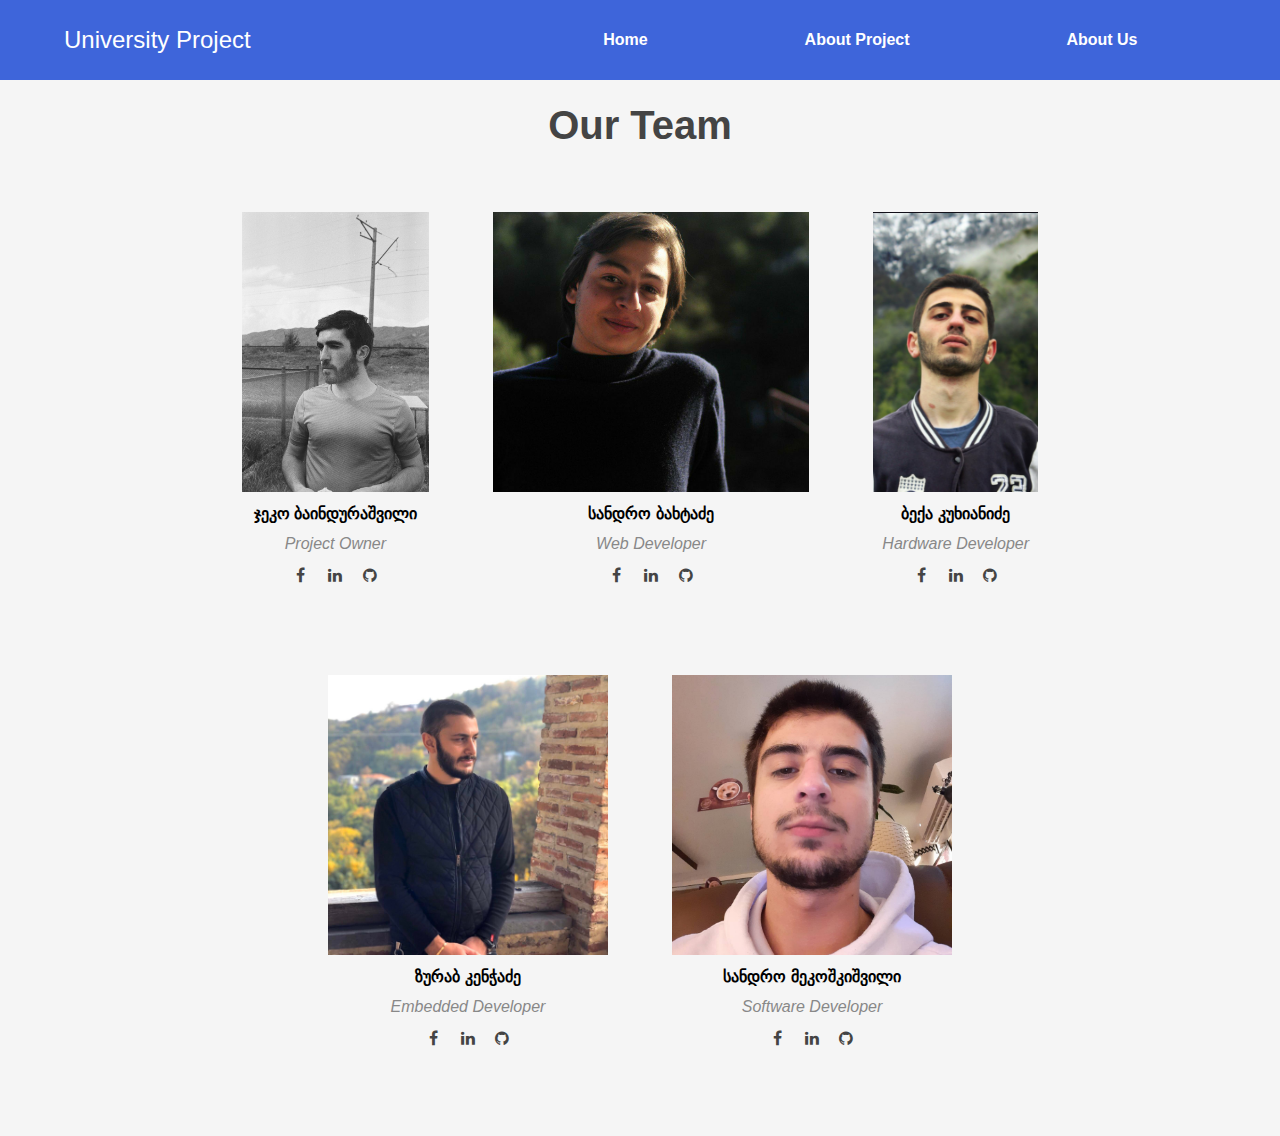
==== aboutus.html @ b4ddf361 "first commit" ====
<!DOCTYPE html>
<html lang="en">
<head>
    <meta charset="UTF-8">
    <meta name="viewport" content="width=device-width, initial-scale=1.0">
    <link rel="stylesheet" href="css/aboutus.css">
    <link rel="stylesheet" href="css/navbar.css">
    <link rel="stylesheet" href="https://stackpath.bootstrapcdn.com/font-awesome/4.7.0/css/font-awesome.min.css">
    <link rel="shortcut icon" href="images/favicon.ico" type="image/x-icon">
    <title>About Us</title>
    <style>
    </style>
</head>
<body>
    <nav>
        <input id="nav-toggle" type="checkbox">
        <div class="logo">University Project</div>
        <ul class="links">
            <li><a href="index.html">Home</a></li>
            <li><a href="about.html">About Project</a></li>
            <li><a href="aboutus.html">About Us</a></li>
        </ul>
        <label for="nav-toggle" class="icon-burger">
            <div class="line"></div>
            <div class="line"></div>
            <div class="line"></div>
        </label>
    </nav>
    <div class="maintext">
        <!-- <p style="font-size: 50px;">Hello World</p> -->
        <!-- <img src="https://picsum.photos/id/559/1000/1000" alt="">
        <img src="https://picsum.photos/id/558/1000/1000" alt=""> -->
    </div>
    <div class="container">
        <div class="header">
            <h1>Our Team</h1>
        </div>
        <div class="sub-container">
            <div class="teams">
                <img src="images/jeko.jpg" alt="">
                <div class="name">ჯეკო ბაინდურაშვილი</div>
                <div class="desig">Project Owner</div>
                <div class="social-links">
                    <a href="https://www.facebook.com/JeKoXManager" target="_blank"><i class="fa fa-facebook"></i></a>
                    <a href="#"><i class="fa fa-linkedin"></i></a>
                    <a href="#"><i class="fa fa-github"></i></a>
                </div>
            </div>
            <div class="teams">
                <img src="images/sandro.jpg" alt="">
                <div class="name">სანდრო ბახტაძე</div>
                <div class="desig">Web Developer</div>
                <div class="social-links">
                    <a href="https://www.facebook.com/Baxtoooo/" target="_blank"><i class="fa fa-facebook"></i></a>
                    <a href="#"><i class="fa fa-linkedin"></i></a>
                    <a href="#"><i class="fa fa-github"></i></a>
                </div>
            </div>
            <div class="teams">
                <img src="images/beka2.png" alt="">
                <div class="name">ბექა კუხიანიძე</div>
                <div class="desig">Hardware Developer</div>
                <div class="social-links">
                    <a href="https://www.facebook.com/beqakuxianidze98" target="_blank"><i class="fa fa-facebook"></i></a>
                    <a href="#"><i class="fa fa-linkedin"></i></a>
                    <a href="#"><i class="fa fa-github"></i></a>
                </div>
            </div>
            <div class="teams">
                <img src="images/zuka.jpg" alt="" class="resol" width="100%" height="auto">
                <div class="name">ზურაბ კენჭაძე</div>
                <div class="desig">Embedded Developer</div>
                <div class="social-links">
                    <a href="https://www.facebook.com/zura.kenchadze.9" target="_blank"><i class="fa fa-facebook"></i></a>
                    <a href="#"><i class="fa fa-linkedin"></i></a>
                    <a href="#"><i class="fa fa-github"></i></a>
                </div>
            </div>
            <div class="teams">
                <img src="images/meko.jpg" alt="" class="resol">
                <div class="name">სანდრო მეკოშკიშვილი</div>
                <div class="desig">Software Developer</div>
                <div class="social-links">
                    <a href="https://www.facebook.com/profile.php?id=100009105698458" target="_blank"><i class="fa fa-facebook"></i></a>
                    <a href="#"><i class="fa fa-linkedin"></i></a>
                    <a href="#"><i class="fa fa-github"></i></a>
                </div>
            </div>
        </div>
    </div>
</body>

</html>
---- css/aboutus.css ----
*{
    margin: 0;
    padding: 0;
    font-family: -apple-system, BlinkMacSystemFont, 'Segoe UI', Roboto, Oxygen, Ubuntu, Cantarell, 'Open Sans', 'Helvetica Neue', sans-serif;
}

.container {
    text-align: center;
    background: #f5f5f5;
    margin-top: -30px;
}

.header {
    padding-top: 30px;
    color: #444;
    font-size: 20px;
    margin: auto;
    line-height: 50px;
}

.sub-container {
    max-width: 1200px;
    margin: auto;
    padding: 30px 0;
    display: flex;
    flex-wrap: wrap;
    justify-content: center;
}

.teams {
    margin: 10px;
    padding: 22px;
    max-width: 30%;
    cursor: pointer;
    transition: 0.4s;
    box-sizing: border-box;
}

.teams:hover {
    background: #ddd;
    border-radius: 12px;
}

.teams img {
    width: 200px;
    height: 280px;
    object-fit: cover;
}

.name {
    padding: 12px;
    font-weight: bold;
    font-size: 16px;
    text-transform: uppercase;
}

.desig {
    font-style: italic;
    color: #888;
}

.about {
    margin: 20px 0;
    font-weight: lighter;
    color: #4e4e4e;
}

.social-links {
    margin: 14px;
}

.social-links a {
    display: inline-block;
    height: 30px;
    width: 30px;
    transition: .4s;
}

.social-links a:hover {
    transform: scale(1.5);
}

.social-links a i {
    color: #444;
}

.resol{
    max-width: 100%;
    height: auto;
}


@media screen and (max-width: 600px) {
    .teams {
        max-width: 100%;
    }
}
---- css/navbar.css ----
body {
	padding: 0;
	margin: 0;
	box-sizing: border-box;
}
.maintext {
	position: relative;
	margin-top: 100px;
}
.container img {
	display: block;
	width: 100%;
}
nav {
	position: fixed;
	z-index: 10;
	left: 0;
	right: 0;
	top: 0;
	font-family: 'Montserrat', sans-serif;
	padding: 0 5%;
	height: 80px;
	background-color: #3e65da;
}
nav .logo {
	float: left;
	width: 40%;
	height: 100%;
	display: flex;
	align-items: center;
	font-size: 24px;
	color: #fff;
}
nav .links {
	float: left;
	padding: 0;
	margin: 0;
	width: 60%;
	height: 100%;
	display: flex;
	justify-content: space-around;
	align-items: center;
}
nav .links li {
	list-style: none;
}
nav .links a {
	display: block;
	padding: 1em;
	font-size: 16px;
	font-weight: bold;
	color: #fff;
	text-decoration: none;
}
#nav-toggle {
	position: absolute;
	top: -100px;
}
nav .icon-burger {
	display: none;
	position: absolute;
	right: 5%;
	top: 50%;
	transform: translateY(-50%);
}
nav .icon-burger .line {
	width: 30px;
	height: 5px;
	background-color: #fff;
	margin: 5px;
	border-radius: 3px;
	transition: all .3s ease-in-out;
}
@media screen and (max-width: 768px) {
	nav .logo {
		float: none;
		width: auto;
		justify-content: center;
	}
	nav .links {
		float: none;
		position: fixed;
		z-index: 9;
		left: 0;
		right: 0;
		top: 100px;
		bottom: 100%;
		width: auto;
		height: auto;
		flex-direction: column;
		justify-content: space-evenly;
		background-color: rgba(0,0,0,.8);
		overflow: hidden;
		box-sizing: border-box;
		transition: all .5s ease-in-out;
	}
	nav .links a {
		font-size: 20px;
	}
	nav :checked ~ .links {
		bottom: 0;
	}
	nav .icon-burger {
		display: block;
	}
	nav :checked ~ .icon-burger .line:nth-child(1) {
		transform: translateY(10px) rotate(225deg);
	}
	nav :checked ~ .icon-burger .line:nth-child(3) {
		transform: translateY(-10px) rotate(-225deg);
	}
	nav :checked ~ .icon-burger .line:nth-child(2) {
		opacity: 0;
	}
	
}
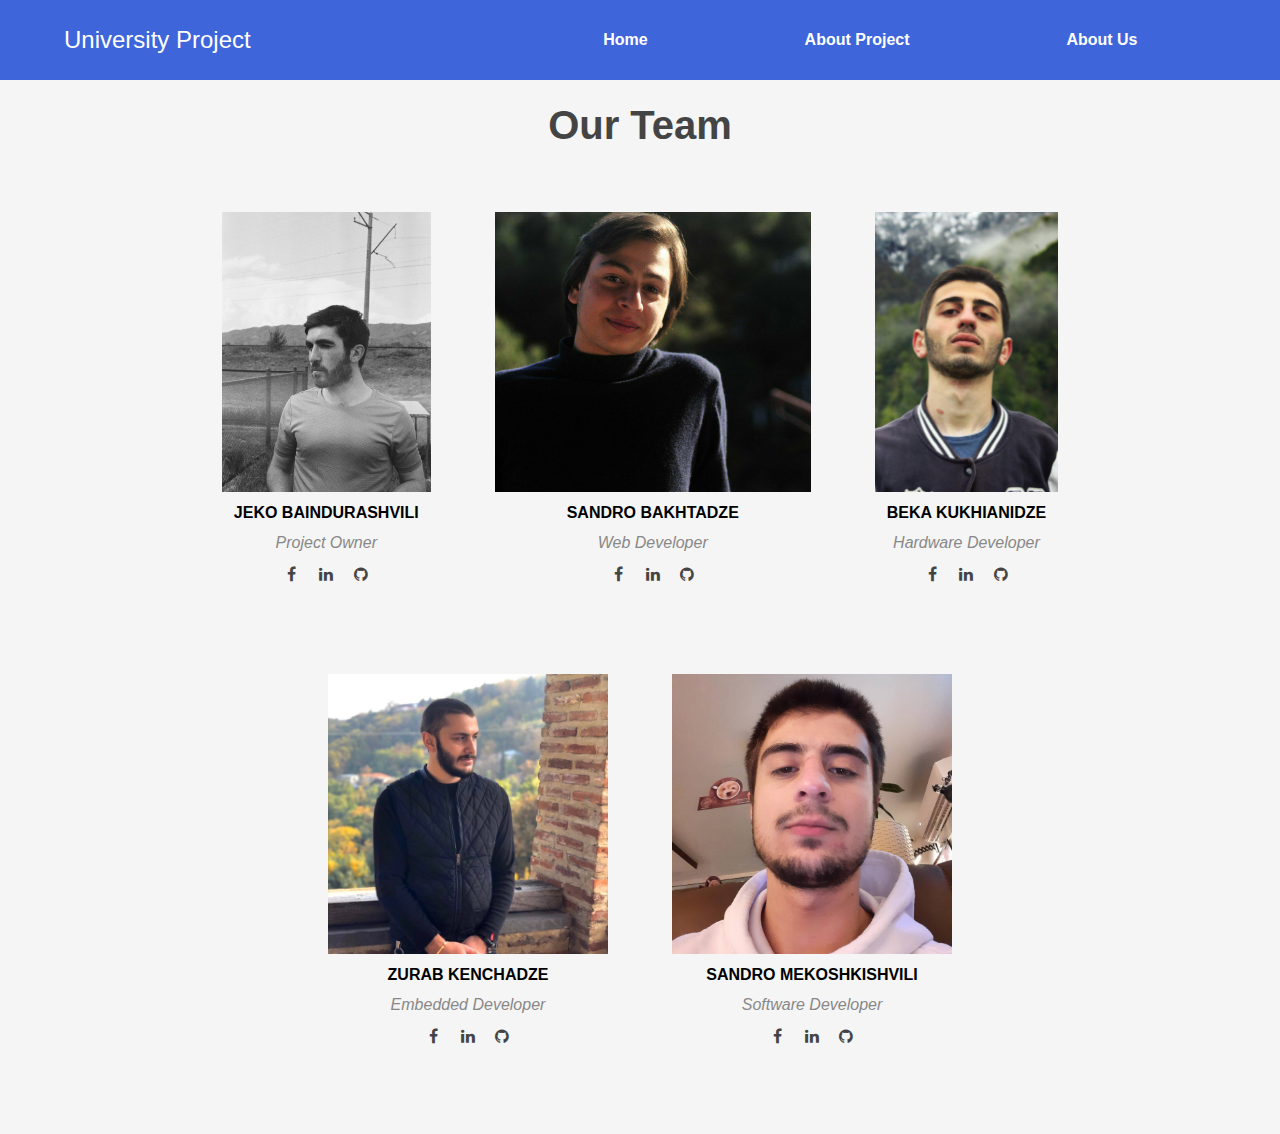
==== commit ca5b84e9: "Update-links" ====
--- a/aboutus.html
+++ b/aboutus.html
@@ -38,27 +38,27 @@
         <div class="sub-container">
             <div class="teams">
                 <img src="images/jeko.jpg" alt="">
-                <div class="name">ჯეკო ბაინდურაშვილი</div>
+                <div class="name">Jeko Baindurashvili</div>
                 <div class="desig">Project Owner</div>
                 <div class="social-links">
                     <a href="https://www.facebook.com/JeKoXManager" target="_blank"><i class="fa fa-facebook"></i></a>
-                    <a href="#"><i class="fa fa-linkedin"></i></a>
+                    <a href="https://www.linkedin.com/in/jemal-baindurashvili-7a1b79239/" target="_blank"><i class="fa fa-linkedin"></i></a>
                     <a href="#"><i class="fa fa-github"></i></a>
                 </div>
             </div>
             <div class="teams">
                 <img src="images/sandro.jpg" alt="">
-                <div class="name">სანდრო ბახტაძე</div>
+                <div class="name">Sandro Bakhtadze</div>
                 <div class="desig">Web Developer</div>
                 <div class="social-links">
                     <a href="https://www.facebook.com/Baxtoooo/" target="_blank"><i class="fa fa-facebook"></i></a>
-                    <a href="#"><i class="fa fa-linkedin"></i></a>
-                    <a href="#"><i class="fa fa-github"></i></a>
+                    <a href="https://www.linkedin.com/in/sandro-bakhtadze-878304235/" target="_blank"><i class="fa fa-linkedin"></i></a>
+                    <a href="https://github.com/BakhtadzeSandro" target="_blank"><i class="fa fa-github"></i></a>
                 </div>
             </div>
             <div class="teams">
                 <img src="images/beka2.png" alt="">
-                <div class="name">ბექა კუხიანიძე</div>
+                <div class="name">Beka Kukhianidze</div>
                 <div class="desig">Hardware Developer</div>
                 <div class="social-links">
                     <a href="https://www.facebook.com/beqakuxianidze98" target="_blank"><i class="fa fa-facebook"></i></a>
@@ -68,7 +68,7 @@
             </div>
             <div class="teams">
                 <img src="images/zuka.jpg" alt="" class="resol" width="100%" height="auto">
-                <div class="name">ზურაბ კენჭაძე</div>
+                <div class="name">Zurab Kenchadze</div>
                 <div class="desig">Embedded Developer</div>
                 <div class="social-links">
                     <a href="https://www.facebook.com/zura.kenchadze.9" target="_blank"><i class="fa fa-facebook"></i></a>
@@ -78,12 +78,12 @@
             </div>
             <div class="teams">
                 <img src="images/meko.jpg" alt="" class="resol">
-                <div class="name">სანდრო მეკოშკიშვილი</div>
+                <div class="name">Sandro Mekoshkishvili</div>
                 <div class="desig">Software Developer</div>
                 <div class="social-links">
                     <a href="https://www.facebook.com/profile.php?id=100009105698458" target="_blank"><i class="fa fa-facebook"></i></a>
-                    <a href="#"><i class="fa fa-linkedin"></i></a>
-                    <a href="#"><i class="fa fa-github"></i></a>
+                    <a href="https://www.linkedin.com/in/sandro-mekoshkishvili/" target="_blank"><i class="fa fa-linkedin"></i></a>
+                    <a href="https://github.com/lichvayne" target="_blank"><i class="fa fa-github"></i></a>
                 </div>
             </div>
         </div>
